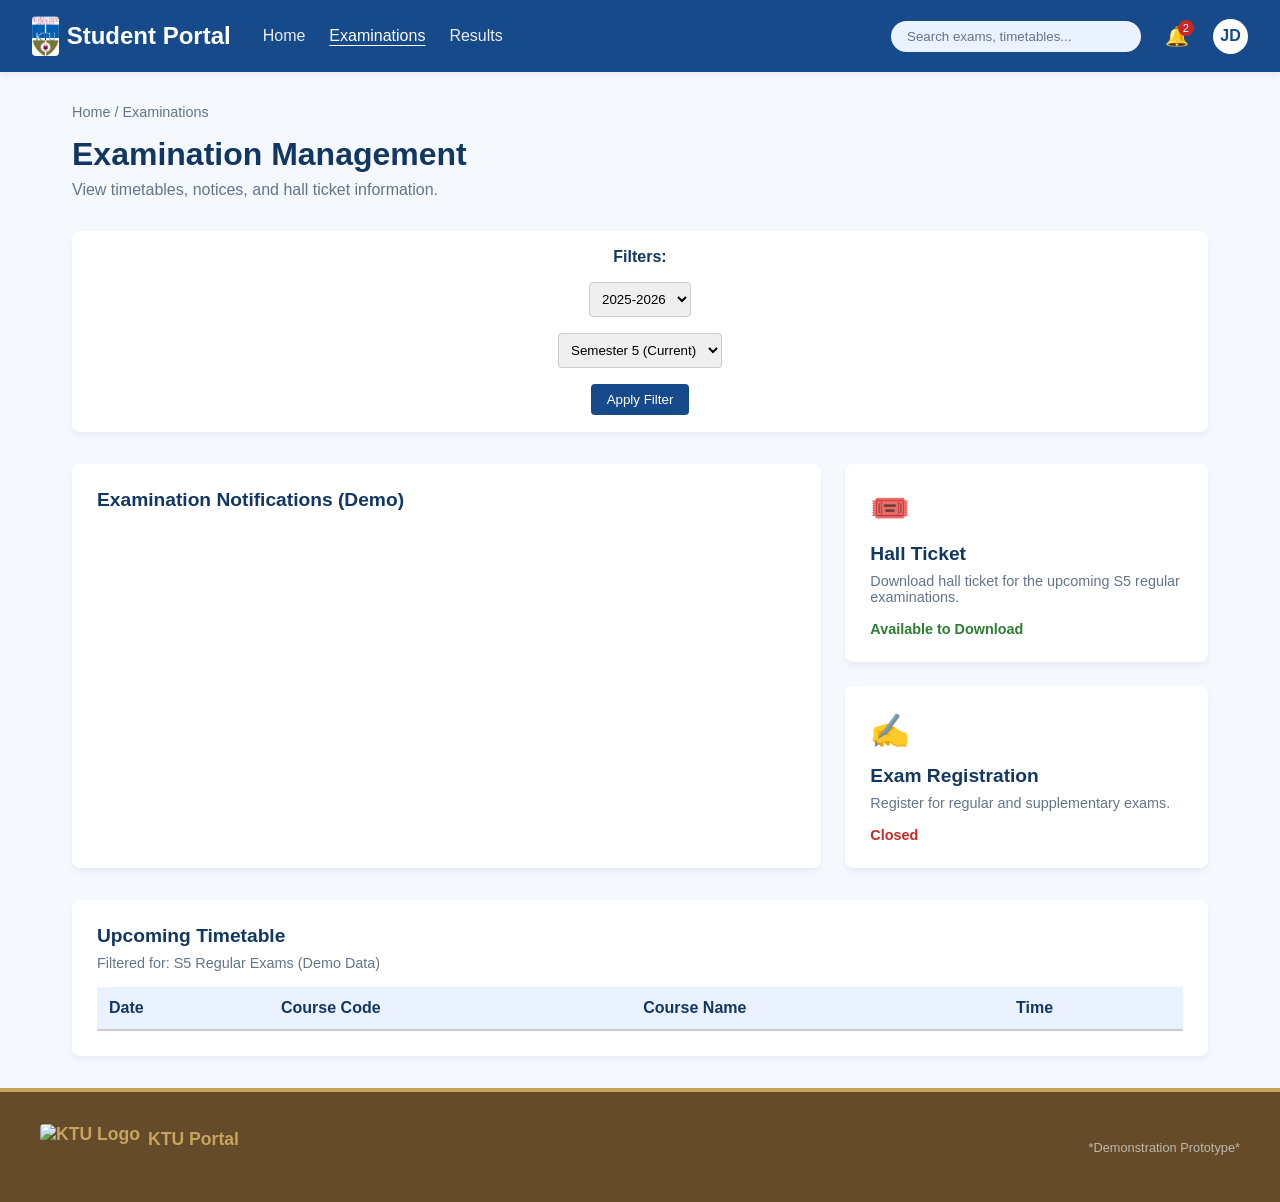
==== results.html @ 56f2c1a0 "Adding KTU portal files to camphor repo" ====
<!DOCTYPE html>
<html lang="en">
<head>
    <meta charset="UTF-8">
    <meta name="viewport" content="width=device-width, initial-scale=1.0">
    <title>KTU Student Portal - Examinations</title>
    <link rel="stylesheet" href="style.css">
</head>
<body>

    <header>
        <div class="header-left">
            <a href="index.html" class="logo">
                <img src="image.png" alt="KTU Logo" class="logo-img">
                Student Portal
            </a>
            <nav class="nav-links">
                <a href="index.html">Home</a>
                <a href="examinations.html" class="active">Examinations</a>
                <a href="results.html">Results</a>
            </nav>
        </div>
        <div class="header-right">
            <div class="search-container">
                <input type="search" id="global-search" placeholder="Search exams, timetables...">
            </div>
            <button id="notif-btn" class="action-btn" aria-label="Notifications">
                🔔<span id="notif-badge" class="badge"></span>
            </button>
            <div class="profile-icon" title="Demo Profile">JD</div>
        </div>
    </header>

    <main>
        <div class="breadcrumb"><a href="index.html" style="color: inherit; text-decoration: none;">Home</a> / Examinations</div>
        <h1 class="page-title">Examination Management</h1>
        <p class="page-subtitle">View timetables, notices, and hall ticket information.</p>

        <!-- Academic Filters -->
        <div class="card" style="margin-bottom: 2rem; display: flex; gap: 1rem; align-items: center; padding: 1rem 1.5rem;">
            <strong style="color: var(--dark-blue);">Filters:</strong>
            <select id="exam-year-filter" style="padding: 0.5rem; border-radius: 4px; border: 1px solid #ccc;">
                <option value="2025-26">2025-2026</option>
                <option value="2024-25">2024-2025</option>
            </select>
            <select id="exam-sem-filter" style="padding: 0.5rem; border-radius: 4px; border: 1px solid #ccc;">
                <option value="S5">Semester 5 (Current)</option>
                <option value="S4">Semester 4</option>
            </select>
            <button onclick="filterExams()" style="padding: 0.5rem 1rem; background: var(--primary-blue); color: white; border: none; border-radius: 4px; cursor: pointer;">Apply Filter</button>
        </div>

        <div class="grid">
            <!-- Notices -->
            <div class="card" style="grid-column: span 2;">
                <h3 class="card-title">Examination Notifications (Demo)</h3>
                <div id="exam-notices-container" style="margin-top: 1rem;">
                    <!-- Injected by examinations.js -->
                </div>
            </div>

            <!-- Hall Ticket & Registration -->
            <div style="display: flex; flex-direction: column; gap: 1.5rem;">
                <div class="card interactive" onclick="downloadHallTicket()">
                    <div class="card-icon">🎟️</div>
                    <h3 class="card-title">Hall Ticket</h3>
                    <p class="card-desc">Download hall ticket for the upcoming S5 regular examinations.</p>
                    <span style="display: inline-block; margin-top: 1rem; color: var(--pass-green); font-weight: bold; font-size: 0.9rem;">Available to Download</span>
                </div>
                
                <div class="card interactive" onclick="alert('Exam registration period is currently closed for the selected semester. (Demo Data)')">
                    <div class="card-icon">✍️</div>
                    <h3 class="card-title">Exam Registration</h3>
                    <p class="card-desc">Register for regular and supplementary exams.</p>
                    <span style="display: inline-block; margin-top: 1rem; color: var(--supply-red); font-weight: bold; font-size: 0.9rem;">Closed</span>
                </div>
            </div>
        </div>

        <!-- Timetable -->
        <div class="card">
            <h3 class="card-title">Upcoming Timetable</h3>
            <p class="card-desc" style="margin-bottom: 1rem;">Filtered for: S5 Regular Exams (Demo Data)</p>
            <div style="overflow-x: auto;">
                <table style="width: 100%; border-collapse: collapse; text-align: left;">
                    <thead>
                        <tr style="background-color: var(--light-blue); color: var(--dark-blue);">
                            <th style="padding: 0.75rem; border-bottom: 2px solid #ccc;">Date</th>
                            <th style="padding: 0.75rem; border-bottom: 2px solid #ccc;">Course Code</th>
                            <th style="padding: 0.75rem; border-bottom: 2px solid #ccc;">Course Name</th>
                            <th style="padding: 0.75rem; border-bottom: 2px solid #ccc;">Time</th>
                        </tr>
                    </thead>
                    <tbody id="timetable-body">
                        <!-- Injected by examinations.js -->
                    </tbody>
                </table>
            </div>
        </div>
    </main>

    <footer>
        <div class="footer-content">
            <div class="footer-col">
                <h3 style="display:flex; align-items:center; gap:0.5rem;">
                    <img src="1000101029.jpg" alt="KTU Logo" class="footer-logo-img">
                    KTU Portal
                </h3>
            </div>
            <div class="footer-col">
                <p style="font-size: 0.8rem; opacity: 0.6; margin-top: 1rem;">*Demonstration Prototype*</p>
            </div>
        </div>
    </footer>

    <script src="script.js"></script>
    <script src="examinations.js"></script>
</body>
</html>
---- style.css ----
/* style.css */
:root {
  --primary-blue: #174A8B;
  --dark-blue: #123762;
  --light-blue: #EAF2FF;
  --bg-color: #F5F8FC;
  --white: #FFFFFF;
  --footer-brown: #654B29;
  --footer-gold: #C7A45C;
  --text-main: #19365C;
  --text-muted: #64748B;
  
  --supply-red: #C62828;
  --supply-red-bg: #FDECEC;
  --pass-green: #2E7D32;
  --pass-green-bg: #E8F5E9;
  --pending-grey: #94A3B8;
  --pending-grey-bg: #F1F5F9;

  --border-radius: 8px;
  --shadow: 0 4px 6px rgba(0,0,0,0.05);
  --transition: all 0.2s ease-in-out;
}

* { margin: 0; padding: 0; box-sizing: border-box; font-family: 'Segoe UI', Tahoma, Geneva, Verdana, sans-serif; }

body { background-color: var(--bg-color); color: var(--text-main); display: flex; flex-direction: column; min-height: 100vh; }

/* Header */
header { background-color: var(--primary-blue); color: var(--white); padding: 1rem 2rem; display: flex; justify-content: space-between; align-items: center; position: sticky; top: 0; z-index: 100; box-shadow: var(--shadow); }
.header-left { display: flex; align-items: center; gap: 2rem; }
.logo { font-size: 1.5rem; font-weight: bold; color: var(--white); text-decoration: none; display: flex; align-items: center; gap: 0.5rem;}
.logo-img { height: 40px; width: auto; border-radius: 4px; }
.nav-links { display: flex; gap: 1.5rem; }
.nav-links a { color: var(--white); text-decoration: none; opacity: 0.9; font-weight: 500; transition: var(--transition); }
.nav-links a:hover, .nav-links a.active { opacity: 1; text-decoration: underline; text-underline-offset: 4px; }
.header-right { display: flex; align-items: center; gap: 1.5rem; }

/* Search & Actions */
.search-container { position: relative; }
.search-container input { padding: 0.5rem 1rem; border-radius: 20px; border: none; outline: none; width: 250px; background: var(--light-blue); color: var(--dark-blue); }
.search-container input::placeholder { color: var(--text-muted); }
.action-btn { background: none; border: none; font-size: 1.2rem; cursor: pointer; color: var(--white); position: relative; }
.badge { position: absolute; top: -5px; right: -5px; background: var(--supply-red); color: white; font-size: 0.7rem; padding: 2px 5px; border-radius: 10px; display: none; }
.profile-icon { background: var(--white); color: var(--primary-blue); width: 35px; height: 35px; border-radius: 50%; display: flex; align-items: center; justify-content: center; font-weight: bold; }

/* Notifications Dropdown */
.notif-dropdown { position: absolute; top: 60px; right: 2rem; width: 300px; background: var(--white); box-shadow: 0 10px 15px rgba(0,0,0,0.1); border-radius: var(--border-radius); display: none; flex-direction: column; max-height: 400px; overflow-y: auto; border: 1px solid #e2e8f0; }
.notif-dropdown.show { display: flex; }
.notif-header { padding: 1rem; border-bottom: 1px solid #e2e8f0; font-weight: bold; color: var(--dark-blue); display: flex; justify-content: space-between;}
.notif-header button { background: none; border: none; color: var(--primary-blue); cursor: pointer; font-size: 0.8rem;}
.notif-item { padding: 1rem; border-bottom: 1px solid #e2e8f0; cursor: pointer; transition: var(--transition); }
.notif-item:hover { background: var(--light-blue); }
.notif-item.unread { border-left: 4px solid var(--primary-blue); background: #f8fafc; }
.notif-item h4 { font-size: 0.9rem; margin-bottom: 0.2rem; }
.notif-item p { font-size: 0.8rem; color: var(--text-muted); }

/* Main Content */
main { flex: 1; padding: 2rem; max-width: 1200px; margin: 0 auto; width: 100%; }
.breadcrumb { font-size: 0.9rem; color: var(--text-muted); margin-bottom: 1rem; }
.page-title { color: var(--dark-blue); margin-bottom: 0.5rem; }
.page-subtitle { color: var(--text-muted); margin-bottom: 2rem; }

/* Cards & Grids */
.grid { display: grid; grid-template-columns: repeat(auto-fit, minmax(250px, 1fr)); gap: 1.5rem; margin-bottom: 2rem; }
.card { background: var(--white); padding: 1.5rem; border-radius: var(--border-radius); box-shadow: var(--shadow); transition: var(--transition); border: 1px solid transparent; text-decoration: none; color: inherit; display: flex; flex-direction: column; position: relative; }
.card.interactive:hover { transform: translateY(-3px); border-color: var(--light-blue); box-shadow: 0 8px 12px rgba(0,0,0,0.1); }
.card-icon { font-size: 2rem; margin-bottom: 1rem; color: var(--primary-blue); }
.card-title { font-size: 1.2rem; margin-bottom: 0.5rem; color: var(--dark-blue); }
.card-desc { font-size: 0.9rem; color: var(--text-muted); }
.card-indicator { position: absolute; top: 1rem; right: 1rem; width: 12px; height: 12px; background: var(--supply-red); border-radius: 50%; display: none; }

/* Results specific */
.sem-grid { display: grid; grid-template-columns: repeat(auto-fit, minmax(120px, 1fr)); gap: 1rem; margin-bottom: 2rem; }
.sem-btn { padding: 1rem; border: none; border-radius: var(--border-radius); font-weight: bold; cursor: pointer; transition: var(--transition); display: flex; flex-direction: column; align-items: center; gap: 0.5rem; box-shadow: var(--shadow); }
.sem-btn span { font-size: 0.8rem; font-weight: normal; }
.sem-btn.pass { background: var(--pass-green-bg); color: var(--pass-green); border: 1px solid var(--pass-green); }
.sem-btn.supply { background: var(--supply-red-bg); color: var(--supply-red); border: 1px solid var(--supply-red); }
.sem-btn.pending { background: var(--pending-grey-bg); color: var(--text-muted); border: 1px solid var(--pending-grey); }
.sem-btn.active { transform: scale(1.05); box-shadow: 0 0 0 2px var(--primary-blue); }

.details-panel { background: var(--white); padding: 2rem; border-radius: var(--border-radius); box-shadow: var(--shadow); display: none; }
.details-panel.active { display: block; }

/* Footer */
footer { background: var(--footer-brown); border-top: 4px solid var(--footer-gold); color: var(--white); padding: 2rem; margin-top: auto; }
.footer-content { max-width: 1200px; margin: 0 auto; display: flex; flex-wrap: wrap; justify-content: space-between; gap: 2rem; }
.footer-col h3 { color: var(--footer-gold); margin-bottom: 1rem; font-size: 1.1rem; }
.footer-logo-img { height: 30px; width: auto; border-radius: 4px; }
.footer-col ul { list-style: none; }
.footer-col ul li { margin-bottom: 0.5rem; }
.footer-col ul li a { color: var(--white); text-decoration: none; opacity: 0.8; font-size: 0.9rem; }
.footer-col ul li a:hover { opacity: 1; text-decoration: underline; }

/* Responsive */
@media (max-width: 768px) {
  header { flex-direction: column; gap: 1rem; align-items: stretch; }
  .header-left { flex-direction: column; align-items: flex-start; gap: 1rem; }
  .search-container input { width: 100%; }
  .header-right { justify-content: space-between; }
  .notif-dropdown { width: 100%; right: 0; top: 120px; }
}
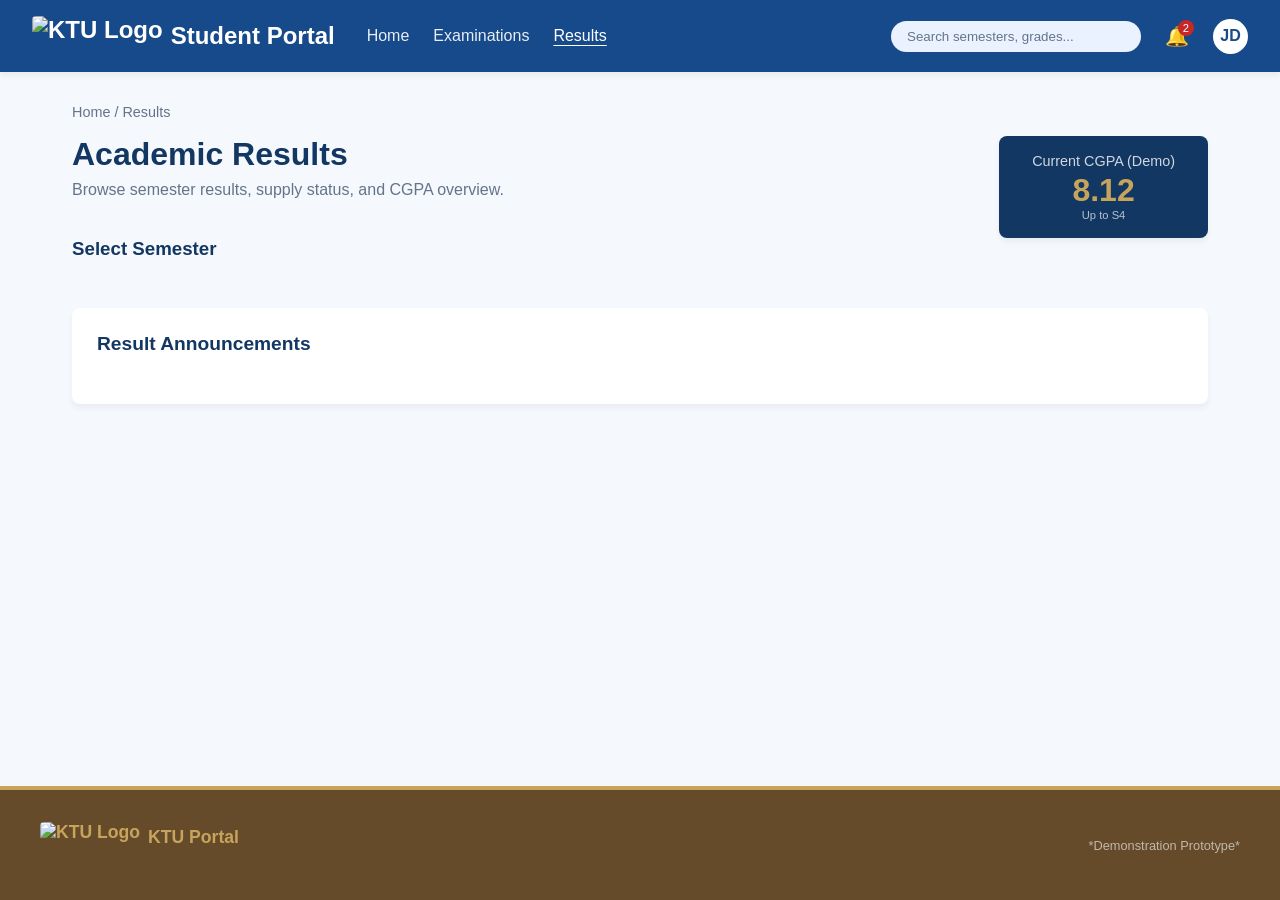
==== commit 7d7b867c: "fixed" ====
--- a/results.html
+++ b/results.html
@@ -3,7 +3,7 @@
 <head>
     <meta charset="UTF-8">
     <meta name="viewport" content="width=device-width, initial-scale=1.0">
-    <title>KTU Student Portal - Examinations</title>
+    <title>KTU Student Portal - Results</title>
     <link rel="stylesheet" href="style.css">
 </head>
 <body>
@@ -11,18 +11,18 @@
     <header>
         <div class="header-left">
             <a href="index.html" class="logo">
-                <img src="image.png" alt="KTU Logo" class="logo-img">
+                <img src="1000101029.jpg" alt="KTU Logo" class="logo-img">
                 Student Portal
             </a>
             <nav class="nav-links">
                 <a href="index.html">Home</a>
-                <a href="examinations.html" class="active">Examinations</a>
-                <a href="results.html">Results</a>
+                <a href="examinations.html">Examinations</a>
+                <a href="results.html" class="active">Results</a>
             </nav>
         </div>
         <div class="header-right">
             <div class="search-container">
-                <input type="search" id="global-search" placeholder="Search exams, timetables...">
+                <input type="search" id="global-search" placeholder="Search semesters, grades...">
             </div>
             <button id="notif-btn" class="action-btn" aria-label="Notifications">
                 🔔<span id="notif-badge" class="badge"></span>
@@ -32,70 +32,46 @@
     </header>
 
     <main>
-        <div class="breadcrumb"><a href="index.html" style="color: inherit; text-decoration: none;">Home</a> / Examinations</div>
-        <h1 class="page-title">Examination Management</h1>
-        <p class="page-subtitle">View timetables, notices, and hall ticket information.</p>
-
-        <!-- Academic Filters -->
-        <div class="card" style="margin-bottom: 2rem; display: flex; gap: 1rem; align-items: center; padding: 1rem 1.5rem;">
-            <strong style="color: var(--dark-blue);">Filters:</strong>
-            <select id="exam-year-filter" style="padding: 0.5rem; border-radius: 4px; border: 1px solid #ccc;">
-                <option value="2025-26">2025-2026</option>
-                <option value="2024-25">2024-2025</option>
-            </select>
-            <select id="exam-sem-filter" style="padding: 0.5rem; border-radius: 4px; border: 1px solid #ccc;">
-                <option value="S5">Semester 5 (Current)</option>
-                <option value="S4">Semester 4</option>
-            </select>
-            <button onclick="filterExams()" style="padding: 0.5rem 1rem; background: var(--primary-blue); color: white; border: none; border-radius: 4px; cursor: pointer;">Apply Filter</button>
-        </div>
-
-        <div class="grid">
-            <!-- Notices -->
-            <div class="card" style="grid-column: span 2;">
-                <h3 class="card-title">Examination Notifications (Demo)</h3>
-                <div id="exam-notices-container" style="margin-top: 1rem;">
-                    <!-- Injected by examinations.js -->
-                </div>
+        <div class="breadcrumb"><a href="index.html" style="color: inherit; text-decoration: none;">Home</a> / Results</div>
+        
+        <div style="display: flex; justify-content: space-between; align-items: flex-start; flex-wrap: wrap; gap: 1rem;">
+            <div>
+                <h1 class="page-title">Academic Results</h1>
+                <p class="page-subtitle">Browse semester results, supply status, and CGPA overview.</p>
             </div>
-
-            <!-- Hall Ticket & Registration -->
-            <div style="display: flex; flex-direction: column; gap: 1.5rem;">
-                <div class="card interactive" onclick="downloadHallTicket()">
-                    <div class="card-icon">🎟️</div>
-                    <h3 class="card-title">Hall Ticket</h3>
-                    <p class="card-desc">Download hall ticket for the upcoming S5 regular examinations.</p>
-                    <span style="display: inline-block; margin-top: 1rem; color: var(--pass-green); font-weight: bold; font-size: 0.9rem;">Available to Download</span>
-                </div>
-                
-                <div class="card interactive" onclick="alert('Exam registration period is currently closed for the selected semester. (Demo Data)')">
-                    <div class="card-icon">✍️</div>
-                    <h3 class="card-title">Exam Registration</h3>
-                    <p class="card-desc">Register for regular and supplementary exams.</p>
-                    <span style="display: inline-block; margin-top: 1rem; color: var(--supply-red); font-weight: bold; font-size: 0.9rem;">Closed</span>
-                </div>
+            
+            <!-- CGPA Summary Card -->
+            <div class="card" style="padding: 1rem 2rem; background: var(--dark-blue); color: white; text-align: center;">
+                <p style="font-size: 0.9rem; opacity: 0.8; margin-bottom: 0.2rem;">Current CGPA (Demo)</p>
+                <h2 style="font-size: 2rem; color: var(--footer-gold);">8.12</h2>
+                <p style="font-size: 0.7rem; opacity: 0.7;">Up to S4</p>
             </div>
         </div>
 
-        <!-- Timetable -->
-        <div class="card">
-            <h3 class="card-title">Upcoming Timetable</h3>
-            <p class="card-desc" style="margin-bottom: 1rem;">Filtered for: S5 Regular Exams (Demo Data)</p>
-            <div style="overflow-x: auto;">
-                <table style="width: 100%; border-collapse: collapse; text-align: left;">
-                    <thead>
-                        <tr style="background-color: var(--light-blue); color: var(--dark-blue);">
-                            <th style="padding: 0.75rem; border-bottom: 2px solid #ccc;">Date</th>
-                            <th style="padding: 0.75rem; border-bottom: 2px solid #ccc;">Course Code</th>
-                            <th style="padding: 0.75rem; border-bottom: 2px solid #ccc;">Course Name</th>
-                            <th style="padding: 0.75rem; border-bottom: 2px solid #ccc;">Time</th>
-                        </tr>
-                    </thead>
-                    <tbody id="timetable-body">
-                        <!-- Injected by examinations.js -->
-                    </tbody>
-                </table>
+        <!-- Semester Grid Layout -->
+        <h3 style="margin-bottom: 1rem; color: var(--dark-blue);">Select Semester</h3>
+        <div class="sem-grid" id="semester-grid">
+            <!-- Buttons injected by results.js -->
+        </div>
+
+        <!-- Result Details Panel -->
+        <div id="result-details" class="details-panel">
+            <div style="display: flex; justify-content: space-between; align-items: center; border-bottom: 1px solid #e2e8f0; padding-bottom: 1rem; margin-bottom: 1.5rem;">
+                <h2 id="detail-sem-title" style="color: var(--dark-blue);">Select a semester</h2>
+                <span id="detail-status-badge" style="padding: 0.4rem 1rem; border-radius: 20px; font-weight: bold; font-size: 0.9rem; display: none;"></span>
             </div>
+            
+            <div id="detail-content" style="text-align: center; color: var(--text-muted); padding: 2rem 0;">
+                Click on a semester button above to view detailed results. All data shown is for demonstration purposes.
+            </div>
+        </div>
+
+        <!-- Results Announcements -->
+        <div class="card" style="margin-top: 2rem;">
+            <h3 class="card-title">Result Announcements</h3>
+            <ul id="result-announcements-list" style="list-style: none; margin-top: 1rem; font-size: 0.95rem;">
+                <!-- Injected by results.js -->
+            </ul>
         </div>
     </main>
 
@@ -114,6 +90,6 @@
     </footer>
 
     <script src="script.js"></script>
-    <script src="examinations.js"></script>
+    <script src="results.js"></script>
 </body>
 </html>
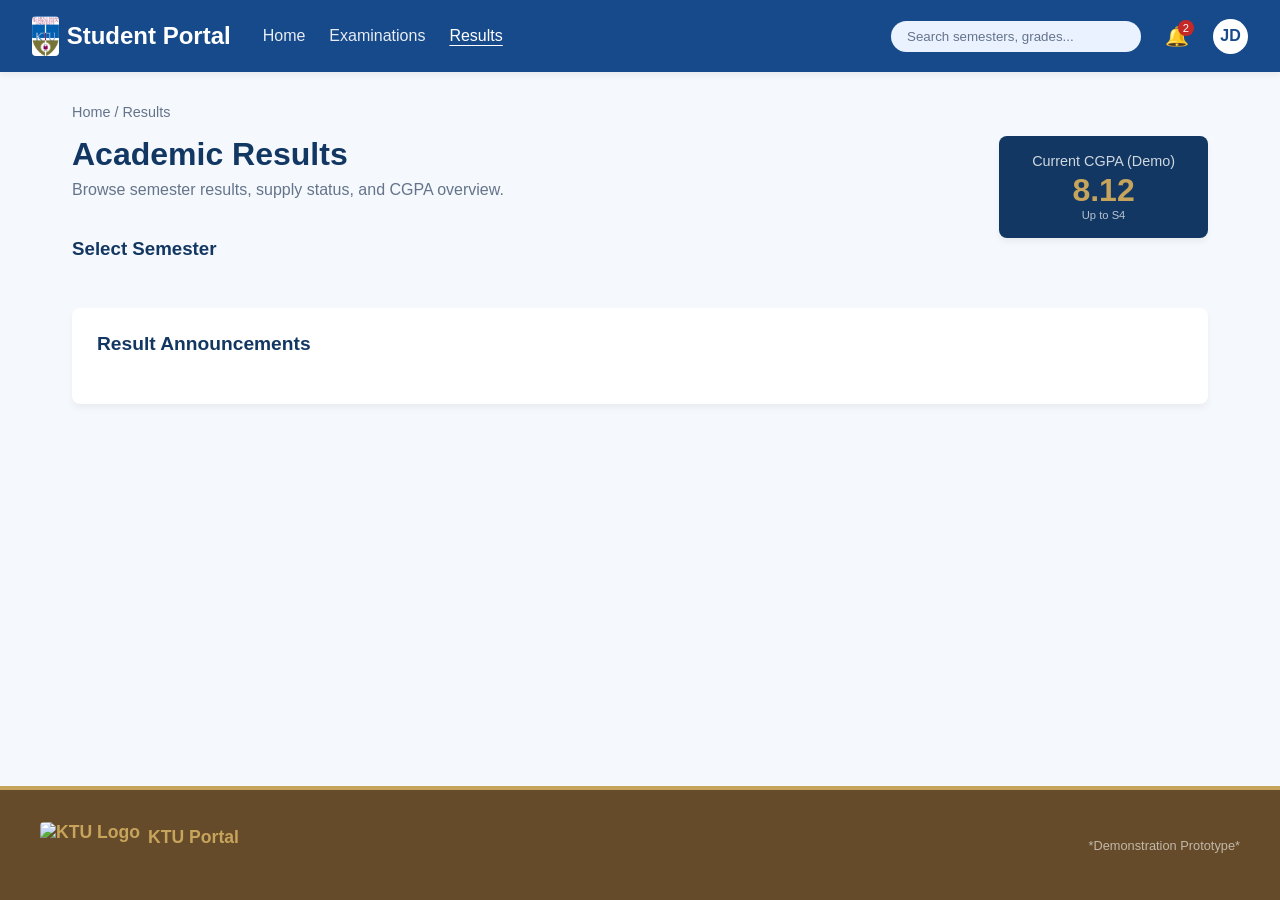
==== commit 8af11709: "updating code" ====
--- a/results.html
+++ b/results.html
@@ -11,7 +11,7 @@
     <header>
         <div class="header-left">
             <a href="index.html" class="logo">
-                <img src="1000101029.jpg" alt="KTU Logo" class="logo-img">
+                <img src="image.png" alt="KTU Logo" class="logo-img">
                 Student Portal
             </a>
             <nav class="nav-links">
@@ -79,7 +79,7 @@
         <div class="footer-content">
             <div class="footer-col">
                 <h3 style="display:flex; align-items:center; gap:0.5rem;">
-                    <img src="1000101029.jpg" alt="KTU Logo" class="footer-logo-img">
+                    <img src="i" alt="KTU Logo" class="footer-logo-img">
                     KTU Portal
                 </h3>
             </div>
